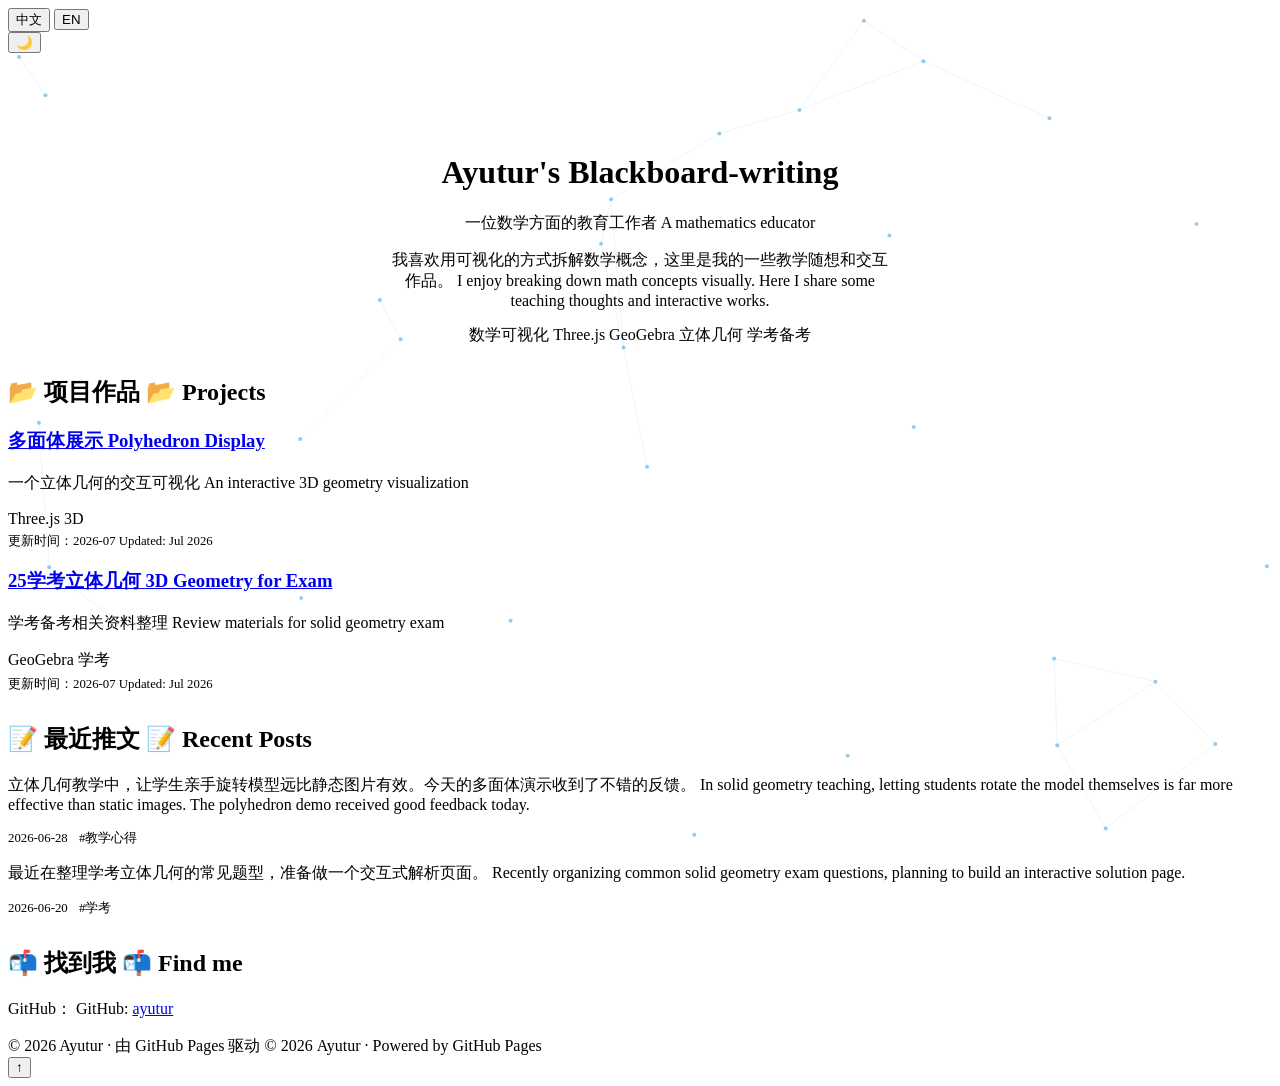
==== index.html @ 68697ff1 "创建主页" ====
<!DOCTYPE html>
<html lang="zh-CN">
<head>
    <meta charset="UTF-8">
    <meta name="viewport" content="width=device-width, initial-scale=1.0">
    <title>Ayutur's Blackboard-writing</title>
    <!-- 引入公共样式 -->
    <link rel="stylesheet" href="style.css">
    <!-- Favicon 可选，可自行准备一个 32x32 的图标放入仓库根目录 -->
    <link rel="icon" href="favicon.ico" type="image/x-icon">
</head>
<body>
    <!-- 几何雨背景 Canvas -->
    <canvas id="geometry-rain"></canvas>

    <!-- 主内容容器，位于 Canvas 上层 -->
    <div class="container">
        <!-- 顶部工具栏：语言切换 + 深色模式 -->
        <div class="toolbar">
            <div class="lang-switch">
                <button id="btnZh" class="btn active" onclick="switchLang('zh')">中文</button>
                <button id="btnEn" class="btn" onclick="switchLang('en')">EN</button>
            </div>
            <div class="theme-switch">
                <button id="themeToggle" class="btn" onclick="toggleTheme()">🌙</button>
            </div>
        </div>

        <!-- ========== 头部标识区 ========== -->
        <header style="text-align: center; margin-bottom: 30px;">
            <!-- 头像，可替换为你的图片，例如 <img src="avatar.png" alt="avatar" class="avatar"> -->
            <div style="width: 80px; height: 80px; border-radius: 50%; background: var(--accent); margin: 0 auto 15px; display: flex; align-items: center; justify-content: center; color: white; font-size: 2em; font-weight: bold;">A</div>
            
            <h1>Ayutur's Blackboard-writing</h1>
            <p class="text-secondary">
                <span class="zh">一位数学方面的教育工作者</span>
                <span class="en">A mathematics educator</span>
            </p>
            <p class="text-secondary" style="max-width: 500px; margin: 10px auto;">
                <span class="zh">我喜欢用可视化的方式拆解数学概念，这里是我的一些教学随想和交互作品。</span>
                <span class="en">I enjoy breaking down math concepts visually. Here I share some teaching thoughts and interactive works.</span>
            </p>
            <!-- 技能标签 -->
            <div style="margin-top: 15px;">
                <span class="tag">数学可视化</span>
                <span class="tag">Three.js</span>
                <span class="tag">GeoGebra</span>
                <span class="tag">立体几何</span>
                <span class="tag">学考备考</span>
            </div>
        </header>

        <!-- ========== 项目作品目录区 ========== -->
        <section>
            <h2>
                <span class="zh">📂 项目作品</span>
                <span class="en">📂 Projects</span>
            </h2>

            <!-- 项目卡片 1：多面体展示 -->
            <div class="card">
                <h3>
                    <a href="https://ayutur.github.io/Ayutur/多面体.html">
                        <span class="zh">多面体展示</span>
                        <span class="en">Polyhedron Display</span>
                    </a>
                </h3>
                <p class="text-secondary">
                    <span class="zh">一个立体几何的交互可视化</span>
                    <span class="en">An interactive 3D geometry visualization</span>
                </p>
                <div>
                    <span class="tag">Three.js</span>
                    <span class="tag">3D</span>
                </div>
                <div class="text-secondary" style="font-size: 0.8em; margin-top: 5px;">
                    <span class="zh">更新时间：2026-07</span>
                    <span class="en">Updated: Jul 2026</span>
                </div>
            </div>

            <!-- 项目卡片 2：25学考立体几何 -->
            <div class="card">
                <h3>
                    <a href="https://ayutur.github.io/Ayutur/25学考立体几何.html">
                        <span class="zh">25学考立体几何</span>
                        <span class="en">3D Geometry for Exam</span>
                    </a>
                </h3>
                <p class="text-secondary">
                    <span class="zh">学考备考相关资料整理</span>
                    <span class="en">Review materials for solid geometry exam</span>
                </p>
                <div>
                    <span class="tag">GeoGebra</span>
                    <span class="tag">学考</span>
                </div>
                <div class="text-secondary" style="font-size: 0.8em; margin-top: 5px;">
                    <span class="zh">更新时间：2026-07</span>
                    <span class="en">Updated: Jul 2026</span>
                </div>
            </div>
        </section>

        <!-- ========== 推文/随想展示区 ========== -->
        <section style="margin-top: 30px;">
            <h2>
                <span class="zh">📝 最近推文</span>
                <span class="en">📝 Recent Posts</span>
            </h2>

            <!-- 示例推文卡片 1 -->
            <div class="card">
                <p>
                    <span class="zh">立体几何教学中，让学生亲手旋转模型远比静态图片有效。今天的多面体演示收到了不错的反馈。</span>
                    <span class="en">In solid geometry teaching, letting students rotate the model themselves is far more effective than static images. The polyhedron demo received good feedback today.</span>
                </p>
                <div class="text-secondary" style="font-size: 0.8em; margin-top: 8px;">
                    2026-06-28
                    <span class="tag" style="margin-left: 8px;">#教学心得</span>
                </div>
            </div>

            <!-- 示例推文卡片 2 -->
            <div class="card">
                <p>
                    <span class="zh">最近在整理学考立体几何的常见题型，准备做一个交互式解析页面。</span>
                    <span class="en">Recently organizing common solid geometry exam questions, planning to build an interactive solution page.</span>
                </p>
                <div class="text-secondary" style="font-size: 0.8em; margin-top: 8px;">
                    2026-06-20
                    <span class="tag" style="margin-left: 8px;">#学考</span>
                </div>
            </div>
        </section>

        <!-- ========== 联系区 ========== -->
        <section style="margin-top: 30px;">
            <h2>
                <span class="zh">📬 找到我</span>
                <span class="en">📬 Find me</span>
            </h2>
            <p>
                <span class="zh">GitHub：</span>
                <span class="en">GitHub: </span>
                <a href="https://github.com/ayutur" target="_blank">ayutur</a>
            </p>
            <!-- 可继续添加邮箱等其他联系方式 -->
        </section>

        <!-- ========== 页脚 ========== -->
        <div class="footer">
            <span class="zh">© 2026 Ayutur · 由 GitHub Pages 驱动</span>
            <span class="en">© 2026 Ayutur · Powered by GitHub Pages</span>
        </div>
    </div>

    <!-- 返回顶部按钮 -->
    <button id="backToTop" class="back-to-top" title="返回顶部">↑</button>

    <!-- ========== JavaScript：语言切换、深色模式、返回顶部、几何雨 ========== -->
    <script>
        // ----- 语言切换 -----
        function switchLang(lang) {
            if (lang === 'en') {
                document.body.classList.add('lang-en');
                document.getElementById('btnEn').classList.add('active');
                document.getElementById('btnZh').classList.remove('active');
            } else {
                document.body.classList.remove('lang-en');
                document.getElementById('btnZh').classList.add('active');
                document.getElementById('btnEn').classList.remove('active');
            }
            // 存储用户偏好
            localStorage.setItem('preferredLang', lang);
        }

        // 初始化语言（默认中文，如果之前存了英文则用英文）
        (function() {
            const savedLang = localStorage.getItem('preferredLang');
            if (savedLang === 'en') {
                switchLang('en');
            }
        })();

        // ----- 深色模式切换 -----
        function toggleTheme() {
            document.body.classList.toggle('dark');
            const isDark = document.body.classList.contains('dark');
            const btn = document.getElementById('themeToggle');
            btn.innerHTML = isDark ? '☀️' : '🌙';
            localStorage.setItem('theme', isDark ? 'dark' : 'light');
        }

        // 初始化主题（跟随系统或存储偏好）
        (function() {
            const savedTheme = localStorage.getItem('theme');
            const prefersDark = window.matchMedia('(prefers-color-scheme: dark)').matches;
            if (savedTheme === 'dark' || (!savedTheme && prefersDark)) {
                document.body.classList.add('dark');
                document.getElementById('themeToggle').innerHTML = '☀️';
            }
        })();

        // ----- 返回顶部按钮 -----
        (function() {
            const btn = document.getElementById('backToTop');
            window.addEventListener('scroll', function() {
                if (window.scrollY > 300) {
                    btn.classList.add('show');
                } else {
                    btn.classList.remove('show');
                }
            });
            btn.addEventListener('click', function() {
                window.scrollTo({ top: 0, behavior: 'smooth' });
            });
        })();

        // ----- 几何雨背景动画 -----
        (function() {
            const canvas = document.getElementById('geometry-rain');
            const ctx = canvas.getContext('2d');
            const POINT_COUNT = 30;
            let points = [];
            let animationId;

            function resize() {
                canvas.width = window.innerWidth;
                canvas.height = window.innerHeight;
            }
            window.addEventListener('resize', resize);
            resize();

            function initPoints() {
                points = [];
                for (let i = 0; i < POINT_COUNT; i++) {
                    points.push({
                        x: Math.random() * canvas.width,
                        y: Math.random() * canvas.height,
                        vx: (Math.random() - 0.5) * 0.5,
                        vy: (Math.random() - 0.5) * 0.5,
                    });
                }
            }
            initPoints();
            window.addEventListener('resize', initPoints);

            function getThemeColor() {
                const style = getComputedStyle(document.body);
                const accent = style.getPropertyValue('--accent').trim() || '#3498db';
                const isDark = document.body.classList.contains('dark');
                return isDark ? 'rgba(93, 173, 226, 0.3)' : 'rgba(52, 152, 219, 0.2)';
            }

            function draw() {
                ctx.clearRect(0, 0, canvas.width, canvas.height);

                const margin = 80;
                for (let p of points) {
                    // 边缘拉力
                    if (p.x < margin) p.vx += 0.02;
                    if (p.x > canvas.width - margin) p.vx -= 0.02;
                    if (p.y < margin) p.vy += 0.02;
                    if (p.y > canvas.height - margin) p.vy -= 0.02;

                    p.vx = Math.max(-1, Math.min(1, p.vx));
                    p.vy = Math.max(-1, Math.min(1, p.vy));

                    p.x += p.vx;
                    p.y += p.vy;

                    if (p.x < 0 || p.x > canvas.width) p.vx *= -1;
                    if (p.y < 0 || p.y > canvas.height) p.vy *= -1;
                }

                const lineColor = getThemeColor();
                for (let i = 0; i < points.length; i++) {
                    for (let j = i + 1; j < points.length; j++) {
                        const dx = points[i].x - points[j].x;
                        const dy = points[i].y - points[j].y;
                        const dist = Math.sqrt(dx * dx + dy * dy);
                        if (dist < 150) {
                            ctx.beginPath();
                            ctx.moveTo(points[i].x, points[i].y);
                            ctx.lineTo(points[j].x, points[j].y);
                            ctx.strokeStyle = lineColor;
                            ctx.lineWidth = 0.5;
                            ctx.stroke();
                        }
                    }
                }

                ctx.fillStyle = getThemeColor().replace('0.2', '0.5');
                for (let p of points) {
                    ctx.beginPath();
                    ctx.arc(p.x, p.y, 2, 0, Math.PI * 2);
                    ctx.fill();
                }

                animationId = requestAnimationFrame(draw);
            }

            document.addEventListener('visibilitychange', () => {
                if (document.hidden) {
                    cancelAnimationFrame(animationId);
                } else {
                    draw();
                }
            });

            draw();
        })();
    </script>
</body>
</html>
---- style.css ----
/* 几何雨背景 Canvas */
#geometry-rain {
    position: fixed;
    top: 0;
    left: 0;
    width: 100%;
    height: 100%;
    z-index: 0;           /* 放在最底层 */
    pointer-events: none; /* 让鼠标穿透，不影响点击 */
}

/* 确保内容容器在 Canvas 上层 */
.container {
    position: relative;
    z-index: 1;
}

/* 卡片等也设置背景，防止透明露出 Canvas 过于杂乱 */
body {
    background: var(--bg); /* 保持页面背景色 */
}
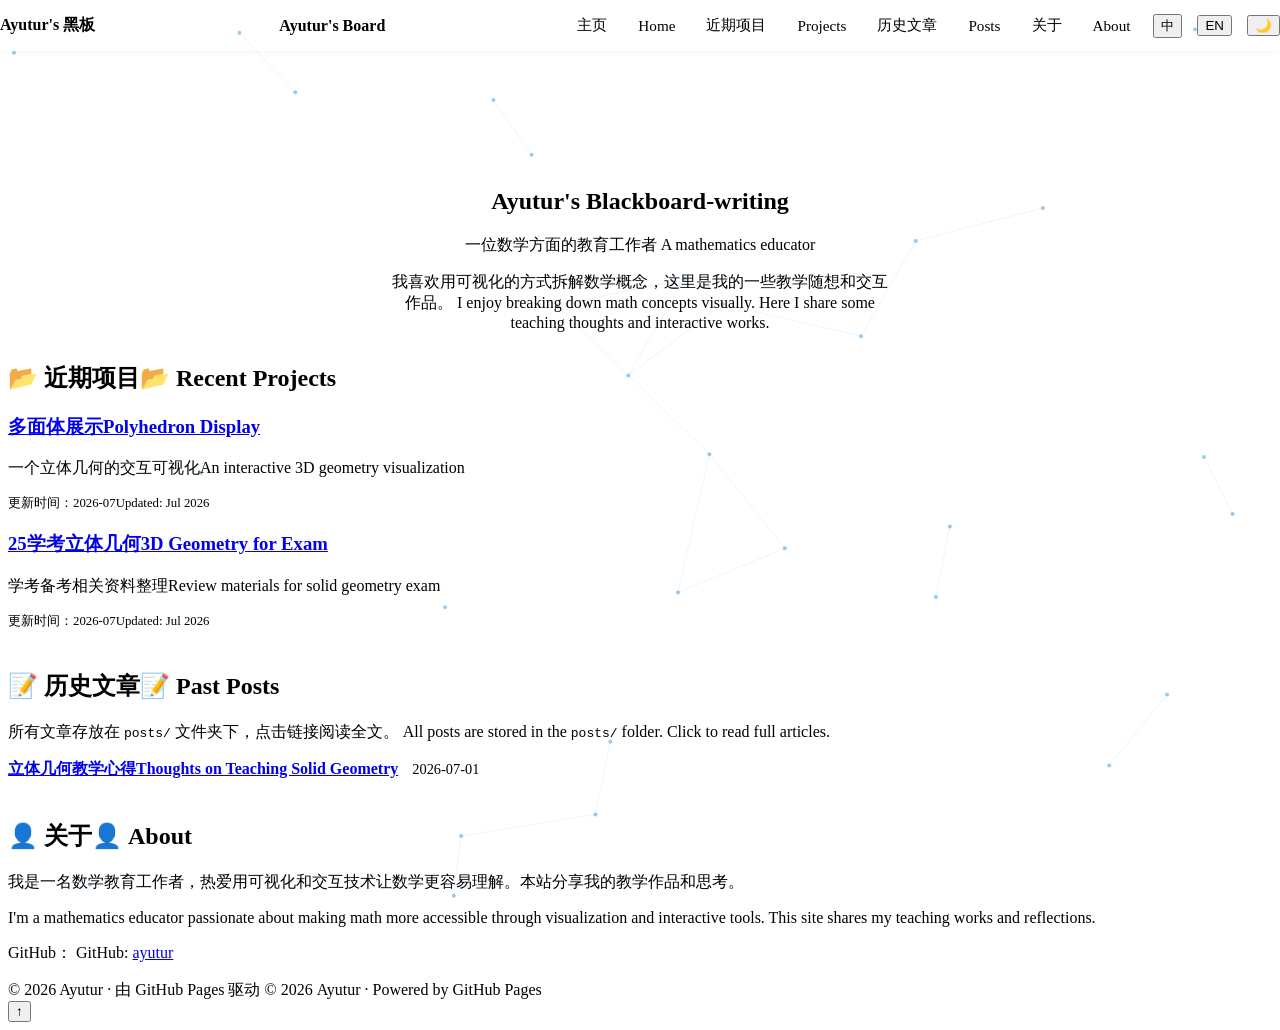
==== commit 8d0eb38f: "添加主页目录栏" ====
--- a/index.html
+++ b/index.html
@@ -4,163 +4,103 @@
     <meta charset="UTF-8">
     <meta name="viewport" content="width=device-width, initial-scale=1.0">
     <title>Ayutur's Blackboard-writing</title>
-    <!-- 引入公共样式 -->
     <link rel="stylesheet" href="style.css">
-    <!-- Favicon 可选，可自行准备一个 32x32 的图标放入仓库根目录 -->
     <link rel="icon" href="favicon.ico" type="image/x-icon">
 </head>
 <body>
-    <!-- 几何雨背景 Canvas -->
     <canvas id="geometry-rain"></canvas>
 
-    <!-- 主内容容器，位于 Canvas 上层 -->
-    <div class="container">
-        <!-- 顶部工具栏：语言切换 + 深色模式 -->
-        <div class="toolbar">
-            <div class="lang-switch">
-                <button id="btnZh" class="btn active" onclick="switchLang('zh')">中文</button>
+    <!-- 固定导航栏 -->
+    <nav class="navbar">
+        <div class="container" style="display: flex; justify-content: space-between; align-items: center;">
+            <span class="zh"><strong>Ayutur's 黑板</strong></span>
+            <span class="en"><strong>Ayutur's Board</strong></span>
+            <div style="display: flex; gap: 15px; align-items: center;">
+                <a href="#home" class="zh">主页</a>
+                <a href="#home" class="en">Home</a>
+                <a href="#projects" class="zh">近期项目</a>
+                <a href="#projects" class="en">Projects</a>
+                <a href="#posts" class="zh">历史文章</a>
+                <a href="#posts" class="en">Posts</a>
+                <a href="#about" class="zh">关于</a>
+                <a href="#about" class="en">About</a>
+                <button id="btnZh" class="btn active" onclick="switchLang('zh')">中</button>
                 <button id="btnEn" class="btn" onclick="switchLang('en')">EN</button>
-            </div>
-            <div class="theme-switch">
                 <button id="themeToggle" class="btn" onclick="toggleTheme()">🌙</button>
             </div>
         </div>
-
-        <!-- ========== 头部标识区 ========== -->
-        <header style="text-align: center; margin-bottom: 30px;">
-            <!-- 头像，可替换为你的图片，例如 <img src="avatar.png" alt="avatar" class="avatar"> -->
-            <div style="width: 80px; height: 80px; border-radius: 50%; background: var(--accent); margin: 0 auto 15px; display: flex; align-items: center; justify-content: center; color: white; font-size: 2em; font-weight: bold;">A</div>
-            
-            <h1>Ayutur's Blackboard-writing</h1>
+    </nav>
+
+    <div class="container" style="padding-top: 80px;">
+        <!-- 主页区域 -->
+        <section id="home">
+            <div style="text-align: center; margin-bottom: 30px;">
+                <div style="width: 80px; height: 80px; border-radius: 50%; background: var(--accent); margin: 0 auto 15px; display: flex; align-items: center; justify-content: center; color: white; font-size: 2em;">A</div>
+                <h1>Ayutur's Blackboard-writing</h1>
+                <p class="text-secondary">
+                    <span class="zh">一位数学方面的教育工作者</span>
+                    <span class="en">A mathematics educator</span>
+                </p>
+                <p class="text-secondary" style="max-width: 500px; margin: 10px auto;">
+                    <span class="zh">我喜欢用可视化的方式拆解数学概念，这里是我的一些教学随想和交互作品。</span>
+                    <span class="en">I enjoy breaking down math concepts visually. Here I share some teaching thoughts and interactive works.</span>
+                </p>
+            </div>
+        </section>
+
+        <!-- 近期项目 -->
+        <section id="projects">
+            <h2><span class="zh">📂 近期项目</span><span class="en">📂 Recent Projects</span></h2>
+            <div class="card">
+                <h3><a href="https://ayutur.github.io/Ayutur/多面体.html"><span class="zh">多面体展示</span><span class="en">Polyhedron Display</span></a></h3>
+                <p class="text-secondary"><span class="zh">一个立体几何的交互可视化</span><span class="en">An interactive 3D geometry visualization</span></p>
+                <div class="text-secondary" style="font-size: 0.8em;"><span class="zh">更新时间：2026-07</span><span class="en">Updated: Jul 2026</span></div>
+            </div>
+            <div class="card">
+                <h3><a href="https://ayutur.github.io/Ayutur/25学考立体几何.html"><span class="zh">25学考立体几何</span><span class="en">3D Geometry for Exam</span></a></h3>
+                <p class="text-secondary"><span class="zh">学考备考相关资料整理</span><span class="en">Review materials for solid geometry exam</span></p>
+                <div class="text-secondary" style="font-size: 0.8em;"><span class="zh">更新时间：2026-07</span><span class="en">Updated: Jul 2026</span></div>
+            </div>
+        </section>
+
+        <!-- 历史文章 -->
+        <section id="posts" style="margin-top: 40px;">
+            <h2><span class="zh">📝 历史文章</span><span class="en">📝 Past Posts</span></h2>
             <p class="text-secondary">
-                <span class="zh">一位数学方面的教育工作者</span>
-                <span class="en">A mathematics educator</span>
+                <span class="zh">所有文章存放在 <code>posts/</code> 文件夹下，点击链接阅读全文。</span>
+                <span class="en">All posts are stored in the <code>posts/</code> folder. Click to read full articles.</span>
             </p>
-            <p class="text-secondary" style="max-width: 500px; margin: 10px auto;">
-                <span class="zh">我喜欢用可视化的方式拆解数学概念，这里是我的一些教学随想和交互作品。</span>
-                <span class="en">I enjoy breaking down math concepts visually. Here I share some teaching thoughts and interactive works.</span>
-            </p>
-            <!-- 技能标签 -->
-            <div style="margin-top: 15px;">
-                <span class="tag">数学可视化</span>
-                <span class="tag">Three.js</span>
-                <span class="tag">GeoGebra</span>
-                <span class="tag">立体几何</span>
-                <span class="tag">学考备考</span>
-            </div>
-        </header>
-
-        <!-- ========== 项目作品目录区 ========== -->
-        <section>
-            <h2>
-                <span class="zh">📂 项目作品</span>
-                <span class="en">📂 Projects</span>
-            </h2>
-
-            <!-- 项目卡片 1：多面体展示 -->
-            <div class="card">
-                <h3>
-                    <a href="https://ayutur.github.io/Ayutur/多面体.html">
-                        <span class="zh">多面体展示</span>
-                        <span class="en">Polyhedron Display</span>
-                    </a>
-                </h3>
-                <p class="text-secondary">
-                    <span class="zh">一个立体几何的交互可视化</span>
-                    <span class="en">An interactive 3D geometry visualization</span>
-                </p>
-                <div>
-                    <span class="tag">Three.js</span>
-                    <span class="tag">3D</span>
-                </div>
-                <div class="text-secondary" style="font-size: 0.8em; margin-top: 5px;">
-                    <span class="zh">更新时间：2026-07</span>
-                    <span class="en">Updated: Jul 2026</span>
-                </div>
-            </div>
-
-            <!-- 项目卡片 2：25学考立体几何 -->
-            <div class="card">
-                <h3>
-                    <a href="https://ayutur.github.io/Ayutur/25学考立体几何.html">
-                        <span class="zh">25学考立体几何</span>
-                        <span class="en">3D Geometry for Exam</span>
-                    </a>
-                </h3>
-                <p class="text-secondary">
-                    <span class="zh">学考备考相关资料整理</span>
-                    <span class="en">Review materials for solid geometry exam</span>
-                </p>
-                <div>
-                    <span class="tag">GeoGebra</span>
-                    <span class="tag">学考</span>
-                </div>
-                <div class="text-secondary" style="font-size: 0.8em; margin-top: 5px;">
-                    <span class="zh">更新时间：2026-07</span>
-                    <span class="en">Updated: Jul 2026</span>
-                </div>
-            </div>
-        </section>
-
-        <!-- ========== 推文/随想展示区 ========== -->
-        <section style="margin-top: 30px;">
-            <h2>
-                <span class="zh">📝 最近推文</span>
-                <span class="en">📝 Recent Posts</span>
-            </h2>
-
-            <!-- 示例推文卡片 1 -->
-            <div class="card">
-                <p>
-                    <span class="zh">立体几何教学中，让学生亲手旋转模型远比静态图片有效。今天的多面体演示收到了不错的反馈。</span>
-                    <span class="en">In solid geometry teaching, letting students rotate the model themselves is far more effective than static images. The polyhedron demo received good feedback today.</span>
-                </p>
-                <div class="text-secondary" style="font-size: 0.8em; margin-top: 8px;">
-                    2026-06-28
-                    <span class="tag" style="margin-left: 8px;">#教学心得</span>
-                </div>
-            </div>
-
-            <!-- 示例推文卡片 2 -->
-            <div class="card">
-                <p>
-                    <span class="zh">最近在整理学考立体几何的常见题型，准备做一个交互式解析页面。</span>
-                    <span class="en">Recently organizing common solid geometry exam questions, planning to build an interactive solution page.</span>
-                </p>
-                <div class="text-secondary" style="font-size: 0.8em; margin-top: 8px;">
-                    2026-06-20
-                    <span class="tag" style="margin-left: 8px;">#学考</span>
-                </div>
-            </div>
-        </section>
-
-        <!-- ========== 联系区 ========== -->
-        <section style="margin-top: 30px;">
-            <h2>
-                <span class="zh">📬 找到我</span>
-                <span class="en">📬 Find me</span>
-            </h2>
+            <ul style="list-style: none; padding: 0;">
+                <li class="card">
+                    <strong><a href="posts/2026-07-01-立体几何教学心得.html"><span class="zh">立体几何教学心得</span><span class="en">Thoughts on Teaching Solid Geometry</span></a></strong>
+                    <span class="text-secondary" style="margin-left: 10px; font-size: 0.9em;">2026-07-01</span>
+                </li>
+                <!-- 以后有新文章，复制上面 <li> 修改即可 -->
+            </ul>
+        </section>
+
+        <!-- 关于个人 -->
+        <section id="about" style="margin-top: 40px;">
+            <h2><span class="zh">👤 关于</span><span class="en">👤 About</span></h2>
+            <p class="zh">我是一名数学教育工作者，热爱用可视化和交互技术让数学更容易理解。本站分享我的教学作品和思考。</p>
+            <p class="en">I'm a mathematics educator passionate about making math more accessible through visualization and interactive tools. This site shares my teaching works and reflections.</p>
             <p>
                 <span class="zh">GitHub：</span>
                 <span class="en">GitHub: </span>
                 <a href="https://github.com/ayutur" target="_blank">ayutur</a>
             </p>
-            <!-- 可继续添加邮箱等其他联系方式 -->
-        </section>
-
-        <!-- ========== 页脚 ========== -->
+        </section>
+
         <div class="footer">
             <span class="zh">© 2026 Ayutur · 由 GitHub Pages 驱动</span>
             <span class="en">© 2026 Ayutur · Powered by GitHub Pages</span>
         </div>
     </div>
 
-    <!-- 返回顶部按钮 -->
-    <button id="backToTop" class="back-to-top" title="返回顶部">↑</button>
-
-    <!-- ========== JavaScript：语言切换、深色模式、返回顶部、几何雨 ========== -->
+    <button id="backToTop" class="back-to-top">↑</button>
+
     <script>
-        // ----- 语言切换 -----
+        // 语言切换
         function switchLang(lang) {
             if (lang === 'en') {
                 document.body.classList.add('lang-en');
@@ -171,144 +111,89 @@
                 document.getElementById('btnZh').classList.add('active');
                 document.getElementById('btnEn').classList.remove('active');
             }
-            // 存储用户偏好
             localStorage.setItem('preferredLang', lang);
         }
-
-        // 初始化语言（默认中文，如果之前存了英文则用英文）
         (function() {
-            const savedLang = localStorage.getItem('preferredLang');
-            if (savedLang === 'en') {
-                switchLang('en');
-            }
+            const saved = localStorage.getItem('preferredLang');
+            if (saved === 'en') switchLang('en');
         })();
 
-        // ----- 深色模式切换 -----
+        // 深色模式
         function toggleTheme() {
             document.body.classList.toggle('dark');
             const isDark = document.body.classList.contains('dark');
-            const btn = document.getElementById('themeToggle');
-            btn.innerHTML = isDark ? '☀️' : '🌙';
+            document.getElementById('themeToggle').innerHTML = isDark ? '☀️' : '🌙';
             localStorage.setItem('theme', isDark ? 'dark' : 'light');
         }
-
-        // 初始化主题（跟随系统或存储偏好）
         (function() {
-            const savedTheme = localStorage.getItem('theme');
-            const prefersDark = window.matchMedia('(prefers-color-scheme: dark)').matches;
-            if (savedTheme === 'dark' || (!savedTheme && prefersDark)) {
+            const saved = localStorage.getItem('theme');
+            const prefers = window.matchMedia('(prefers-color-scheme: dark)').matches;
+            if (saved === 'dark' || (!saved && prefers)) {
                 document.body.classList.add('dark');
                 document.getElementById('themeToggle').innerHTML = '☀️';
             }
         })();
 
-        // ----- 返回顶部按钮 -----
-        (function() {
-            const btn = document.getElementById('backToTop');
-            window.addEventListener('scroll', function() {
-                if (window.scrollY > 300) {
-                    btn.classList.add('show');
-                } else {
-                    btn.classList.remove('show');
-                }
-            });
-            btn.addEventListener('click', function() {
-                window.scrollTo({ top: 0, behavior: 'smooth' });
-            });
-        })();
-
-        // ----- 几何雨背景动画 -----
+        // 返回顶部
+        const backBtn = document.getElementById('backToTop');
+        window.addEventListener('scroll', () => {
+            backBtn.classList.toggle('show', window.scrollY > 300);
+        });
+        backBtn.addEventListener('click', () => window.scrollTo({ top: 0, behavior: 'smooth' }));
+
+        // 几何雨 (和之前一样，略)
         (function() {
             const canvas = document.getElementById('geometry-rain');
             const ctx = canvas.getContext('2d');
             const POINT_COUNT = 30;
             let points = [];
             let animationId;
-
-            function resize() {
-                canvas.width = window.innerWidth;
-                canvas.height = window.innerHeight;
-            }
-            window.addEventListener('resize', resize);
-            resize();
-
+            function resize() { canvas.width = window.innerWidth; canvas.height = window.innerHeight; }
+            window.addEventListener('resize', resize); resize();
             function initPoints() {
                 points = [];
                 for (let i = 0; i < POINT_COUNT; i++) {
-                    points.push({
-                        x: Math.random() * canvas.width,
-                        y: Math.random() * canvas.height,
-                        vx: (Math.random() - 0.5) * 0.5,
-                        vy: (Math.random() - 0.5) * 0.5,
-                    });
+                    points.push({ x: Math.random() * canvas.width, y: Math.random() * canvas.height, vx: (Math.random() - 0.5) * 0.5, vy: (Math.random() - 0.5) * 0.5 });
                 }
             }
-            initPoints();
-            window.addEventListener('resize', initPoints);
-
+            initPoints(); window.addEventListener('resize', initPoints);
             function getThemeColor() {
-                const style = getComputedStyle(document.body);
-                const accent = style.getPropertyValue('--accent').trim() || '#3498db';
                 const isDark = document.body.classList.contains('dark');
-                return isDark ? 'rgba(93, 173, 226, 0.3)' : 'rgba(52, 152, 219, 0.2)';
-            }
-
+                return isDark ? 'rgba(93,173,226,0.3)' : 'rgba(52,152,219,0.2)';
+            }
             function draw() {
                 ctx.clearRect(0, 0, canvas.width, canvas.height);
-
                 const margin = 80;
                 for (let p of points) {
-                    // 边缘拉力
                     if (p.x < margin) p.vx += 0.02;
                     if (p.x > canvas.width - margin) p.vx -= 0.02;
                     if (p.y < margin) p.vy += 0.02;
                     if (p.y > canvas.height - margin) p.vy -= 0.02;
-
                     p.vx = Math.max(-1, Math.min(1, p.vx));
                     p.vy = Math.max(-1, Math.min(1, p.vy));
-
-                    p.x += p.vx;
-                    p.y += p.vy;
-
+                    p.x += p.vx; p.y += p.vy;
                     if (p.x < 0 || p.x > canvas.width) p.vx *= -1;
                     if (p.y < 0 || p.y > canvas.height) p.vy *= -1;
                 }
-
                 const lineColor = getThemeColor();
                 for (let i = 0; i < points.length; i++) {
                     for (let j = i + 1; j < points.length; j++) {
                         const dx = points[i].x - points[j].x;
                         const dy = points[i].y - points[j].y;
-                        const dist = Math.sqrt(dx * dx + dy * dy);
+                        const dist = Math.sqrt(dx*dx+dy*dy);
                         if (dist < 150) {
-                            ctx.beginPath();
-                            ctx.moveTo(points[i].x, points[i].y);
-                            ctx.lineTo(points[j].x, points[j].y);
-                            ctx.strokeStyle = lineColor;
-                            ctx.lineWidth = 0.5;
-                            ctx.stroke();
+                            ctx.beginPath(); ctx.moveTo(points[i].x, points[i].y); ctx.lineTo(points[j].x, points[j].y);
+                            ctx.strokeStyle = lineColor; ctx.lineWidth = 0.5; ctx.stroke();
                         }
                     }
                 }
-
                 ctx.fillStyle = getThemeColor().replace('0.2', '0.5');
-                for (let p of points) {
-                    ctx.beginPath();
-                    ctx.arc(p.x, p.y, 2, 0, Math.PI * 2);
-                    ctx.fill();
-                }
-
+                for (let p of points) { ctx.beginPath(); ctx.arc(p.x, p.y, 2, 0, Math.PI*2); ctx.fill(); }
                 animationId = requestAnimationFrame(draw);
             }
-
             document.addEventListener('visibilitychange', () => {
-                if (document.hidden) {
-                    cancelAnimationFrame(animationId);
-                } else {
-                    draw();
-                }
+                if (document.hidden) cancelAnimationFrame(animationId); else draw();
             });
-
             draw();
         })();
     </script>
--- a/style.css
+++ b/style.css
@@ -18,4 +18,30 @@
 /* 卡片等也设置背景，防止透明露出 Canvas 过于杂乱 */
 body {
     background: var(--bg); /* 保持页面背景色 */
+}
+
+/* 固定导航栏 */
+.navbar {
+    position: fixed;
+    top: 0;
+    left: 0;
+    right: 0;
+    background: var(--surface);
+    border-bottom: 1px solid var(--border);
+    z-index: 10;
+    padding: 10px 0;
+    box-shadow: 0 1px 5px rgba(0,0,0,0.05);
+}
+
+.navbar a {
+    font-size: 0.95em;
+    color: var(--text);
+    text-decoration: none;
+    padding: 5px 8px;
+    border-radius: 4px;
+    transition: background 0.2s;
+}
+
+.navbar a:hover {
+    background: var(--border);
 }
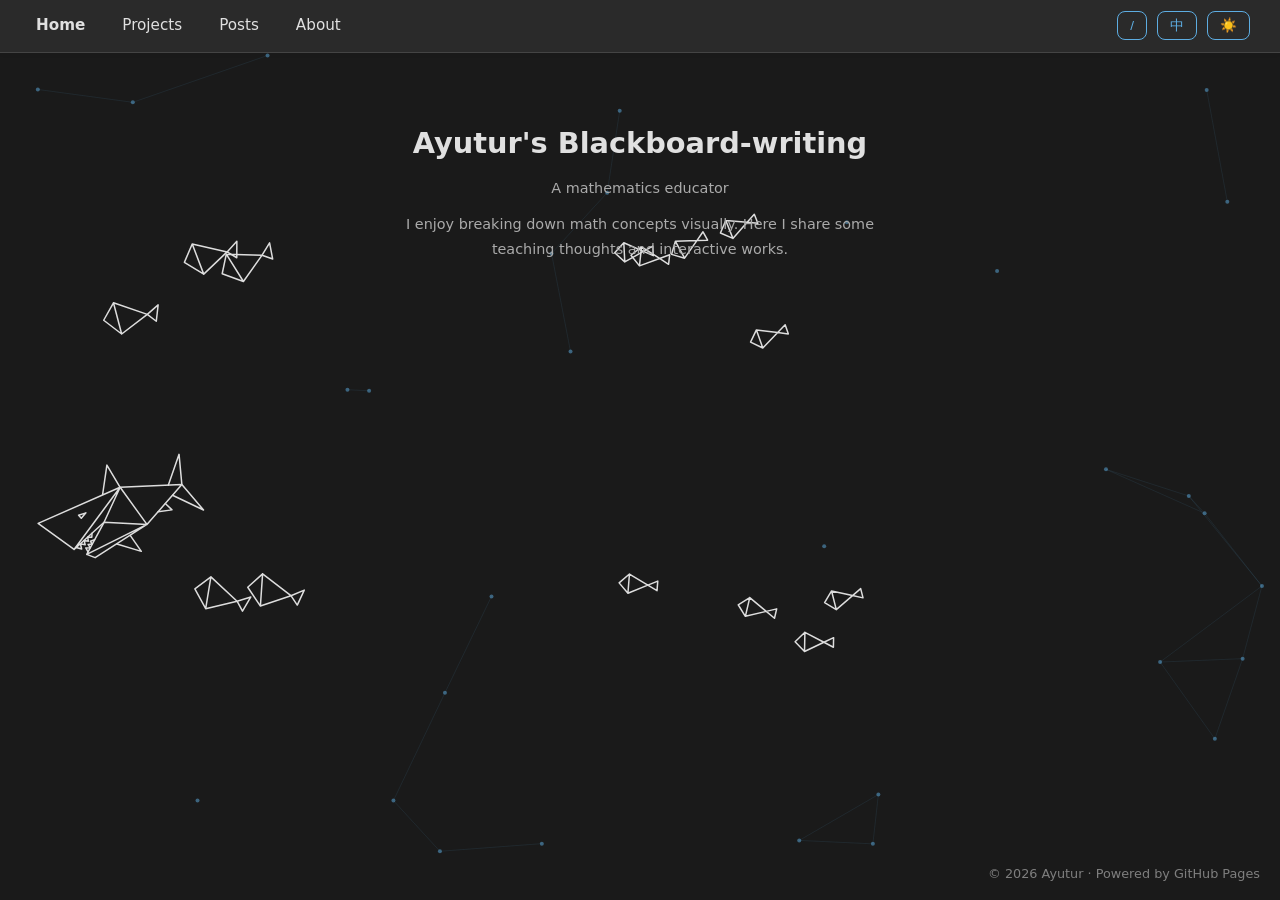
==== commit e4afd286: "鱼群生态初步建立" ====
--- a/index.html
+++ b/index.html
@@ -1,5 +1,5 @@
 <!DOCTYPE html>
-<html lang="zh-CN">
+<html lang="en">
 <head>
     <meta charset="UTF-8">
     <meta name="viewport" content="width=device-width, initial-scale=1.0">
@@ -7,159 +7,165 @@
     <link rel="stylesheet" href="style.css">
     <link rel="icon" href="favicon.ico" type="image/x-icon">
 </head>
-<body>
+<body class="lang-en">
     <canvas id="geometry-rain"></canvas>
-
-    <!-- 固定导航栏 -->
+    <canvas id="fish-canvas"></canvas>
+
     <nav class="navbar">
-        <div class="container" style="display: flex; justify-content: space-between; align-items: center;">
-            <span class="zh"><strong>Ayutur's 黑板</strong></span>
-            <span class="en"><strong>Ayutur's Board</strong></span>
-            <div style="display: flex; gap: 15px; align-items: center;">
-                <a href="#home" class="zh">主页</a>
-                <a href="#home" class="en">Home</a>
-                <a href="#projects" class="zh">近期项目</a>
-                <a href="#projects" class="en">Projects</a>
-                <a href="#posts" class="zh">历史文章</a>
-                <a href="#posts" class="en">Posts</a>
-                <a href="#about" class="zh">关于</a>
-                <a href="#about" class="en">About</a>
-                <button id="btnZh" class="btn active" onclick="switchLang('zh')">中</button>
-                <button id="btnEn" class="btn" onclick="switchLang('en')">EN</button>
+        <div class="container nav-container">
+            <div class="nav-left">
+                <a href="#home" class="nav-link active-nav" data-panel="home">Home</a>
+                <a href="#projects" class="nav-link" data-panel="projects">Projects</a>
+                <a href="#posts" class="nav-link" data-panel="posts">Posts</a>
+                <a href="#about" class="nav-link" data-panel="about">About</a>
+            </div>
+            <div class="nav-right">
+                <button id="debugToggle" class="btn" title="Fish debug mode: / (clean), - (basic), = (detailed)">/</button>
+                <button id="langToggle" class="btn" onclick="switchLang()">中</button>
                 <button id="themeToggle" class="btn" onclick="toggleTheme()">🌙</button>
             </div>
         </div>
     </nav>
 
-    <div class="container" style="padding-top: 80px;">
-        <!-- 主页区域 -->
-        <section id="home">
-            <div style="text-align: center; margin-bottom: 30px;">
-                <div style="width: 80px; height: 80px; border-radius: 50%; background: var(--accent); margin: 0 auto 15px; display: flex; align-items: center; justify-content: center; color: white; font-size: 2em;">A</div>
-                <h1>Ayutur's Blackboard-writing</h1>
-                <p class="text-secondary">
-                    <span class="zh">一位数学方面的教育工作者</span>
-                    <span class="en">A mathematics educator</span>
-                </p>
-                <p class="text-secondary" style="max-width: 500px; margin: 10px auto;">
-                    <span class="zh">我喜欢用可视化的方式拆解数学概念，这里是我的一些教学随想和交互作品。</span>
-                    <span class="en">I enjoy breaking down math concepts visually. Here I share some teaching thoughts and interactive works.</span>
-                </p>
-            </div>
-        </section>
-
-        <!-- 近期项目 -->
-        <section id="projects">
+    <div class="container main-container">
+        <div class="header-area" style="padding-top: 30px;">
+            <h1>Ayutur's Blackboard-writing</h1>
+            <p class="text-secondary">
+                <span class="zh">一位数学方面的教育工作者</span>
+                <span class="en">A mathematics educator</span>
+            </p>
+            <p class="text-secondary intro-text">
+                <span class="zh">我喜欢用可视化的方式拆解数学概念，这里是我的一些教学随想和交互作品。</span>
+                <span class="en">I enjoy breaking down math concepts visually. Here I share some teaching thoughts and interactive works.</span>
+            </p>
+        </div>
+
+        <div id="panel-home" class="content-panel active"></div>
+        <div id="panel-projects" class="content-panel">
             <h2><span class="zh">📂 近期项目</span><span class="en">📂 Recent Projects</span></h2>
             <div class="card">
                 <h3><a href="https://ayutur.github.io/Ayutur/多面体.html"><span class="zh">多面体展示</span><span class="en">Polyhedron Display</span></a></h3>
                 <p class="text-secondary"><span class="zh">一个立体几何的交互可视化</span><span class="en">An interactive 3D geometry visualization</span></p>
-                <div class="text-secondary" style="font-size: 0.8em;"><span class="zh">更新时间：2026-07</span><span class="en">Updated: Jul 2026</span></div>
             </div>
             <div class="card">
                 <h3><a href="https://ayutur.github.io/Ayutur/25学考立体几何.html"><span class="zh">25学考立体几何</span><span class="en">3D Geometry for Exam</span></a></h3>
                 <p class="text-secondary"><span class="zh">学考备考相关资料整理</span><span class="en">Review materials for solid geometry exam</span></p>
-                <div class="text-secondary" style="font-size: 0.8em;"><span class="zh">更新时间：2026-07</span><span class="en">Updated: Jul 2026</span></div>
             </div>
-        </section>
-
-        <!-- 历史文章 -->
-        <section id="posts" style="margin-top: 40px;">
+        </div>
+        <div id="panel-posts" class="content-panel">
             <h2><span class="zh">📝 历史文章</span><span class="en">📝 Past Posts</span></h2>
-            <p class="text-secondary">
-                <span class="zh">所有文章存放在 <code>posts/</code> 文件夹下，点击链接阅读全文。</span>
-                <span class="en">All posts are stored in the <code>posts/</code> folder. Click to read full articles.</span>
-            </p>
-            <ul style="list-style: none; padding: 0;">
+            <p class="text-secondary"><span class="zh">所有文章存放在 <code>posts/</code> 文件夹下。</span><span class="en">All posts in <code>posts/</code> folder.</span></p>
+            <ul class="post-list">
                 <li class="card">
                     <strong><a href="posts/2026-07-01-立体几何教学心得.html"><span class="zh">立体几何教学心得</span><span class="en">Thoughts on Teaching Solid Geometry</span></a></strong>
-                    <span class="text-secondary" style="margin-left: 10px; font-size: 0.9em;">2026-07-01</span>
+                    <span class="text-secondary">2026-07-01</span>
                 </li>
-                <!-- 以后有新文章，复制上面 <li> 修改即可 -->
             </ul>
-        </section>
-
-        <!-- 关于个人 -->
-        <section id="about" style="margin-top: 40px;">
+        </div>
+        <div id="panel-about" class="content-panel">
             <h2><span class="zh">👤 关于</span><span class="en">👤 About</span></h2>
             <p class="zh">我是一名数学教育工作者，热爱用可视化和交互技术让数学更容易理解。本站分享我的教学作品和思考。</p>
-            <p class="en">I'm a mathematics educator passionate about making math more accessible through visualization and interactive tools. This site shares my teaching works and reflections.</p>
-            <p>
-                <span class="zh">GitHub：</span>
-                <span class="en">GitHub: </span>
-                <a href="https://github.com/ayutur" target="_blank">ayutur</a>
-            </p>
-        </section>
-
-        <div class="footer">
-            <span class="zh">© 2026 Ayutur · 由 GitHub Pages 驱动</span>
-            <span class="en">© 2026 Ayutur · Powered by GitHub Pages</span>
+            <p class="en">I'm a mathematics educator passionate about making math more accessible through visualization and interactive tools.</p>
+            <p><span class="zh">GitHub：</span><span class="en">GitHub: </span><a href="https://github.com/ayutur" target="_blank">ayutur</a></p>
         </div>
     </div>
 
+    <footer class="footer-fixed">
+        <span class="zh">© 2026 Ayutur · Powered by GitHub Pages</span>
+        <span class="en">© 2026 Ayutur · Powered by GitHub Pages</span>
+    </footer>
+
     <button id="backToTop" class="back-to-top">↑</button>
 
+    <!-- ==================== 原有功能脚本 ==================== -->
     <script>
         // 语言切换
-        function switchLang(lang) {
-            if (lang === 'en') {
-                document.body.classList.add('lang-en');
-                document.getElementById('btnEn').classList.add('active');
-                document.getElementById('btnZh').classList.remove('active');
+        function switchLang() {
+            const body = document.body;
+            if (body.classList.contains('lang-en')) {
+                body.classList.remove('lang-en');
+                document.getElementById('langToggle').textContent = 'En';
+                localStorage.setItem('preferredLang', 'zh');
             } else {
+                body.classList.add('lang-en');
+                document.getElementById('langToggle').textContent = '中';
+                localStorage.setItem('preferredLang', 'en');
+            }
+        }
+        (() => {
+            const saved = localStorage.getItem('preferredLang');
+            if (saved === 'zh') {
                 document.body.classList.remove('lang-en');
-                document.getElementById('btnZh').classList.add('active');
-                document.getElementById('btnEn').classList.remove('active');
-            }
-            localStorage.setItem('preferredLang', lang);
-        }
-        (function() {
-            const saved = localStorage.getItem('preferredLang');
-            if (saved === 'en') switchLang('en');
+                document.getElementById('langToggle').textContent = 'En';
+            }
         })();
 
-        // 深色模式
+        // 主题切换
         function toggleTheme() {
             document.body.classList.toggle('dark');
             const isDark = document.body.classList.contains('dark');
             document.getElementById('themeToggle').innerHTML = isDark ? '☀️' : '🌙';
             localStorage.setItem('theme', isDark ? 'dark' : 'light');
         }
-        (function() {
+        (() => {
             const saved = localStorage.getItem('theme');
-            const prefers = window.matchMedia('(prefers-color-scheme: dark)').matches;
-            if (saved === 'dark' || (!saved && prefers)) {
+            if (saved === 'dark') {
                 document.body.classList.add('dark');
                 document.getElementById('themeToggle').innerHTML = '☀️';
+            } else if (saved === 'light') {
+                document.body.classList.remove('dark');
+                document.getElementById('themeToggle').innerHTML = '🌙';
+            } else {
+                const hour = new Date().getHours();
+                const isNight = hour < 6 || hour >= 18;
+                if (isNight) {
+                    document.body.classList.add('dark');
+                    document.getElementById('themeToggle').innerHTML = '☀️';
+                } else {
+                    document.body.classList.remove('dark');
+                    document.getElementById('themeToggle').innerHTML = '🌙';
+                }
             }
         })();
+
+        // 导航面板
+        document.querySelectorAll('.nav-link').forEach(link => {
+            link.addEventListener('click', function(e) {
+                e.preventDefault();
+                document.querySelectorAll('.nav-link').forEach(l => l.classList.remove('active-nav'));
+                this.classList.add('active-nav');
+                document.querySelectorAll('.content-panel').forEach(p => p.classList.remove('active'));
+                document.getElementById('panel-' + this.dataset.panel).classList.add('active');
+            });
+        });
 
         // 返回顶部
         const backBtn = document.getElementById('backToTop');
-        window.addEventListener('scroll', () => {
-            backBtn.classList.toggle('show', window.scrollY > 300);
-        });
+        window.addEventListener('scroll', () => backBtn.classList.toggle('show', window.scrollY > 300));
         backBtn.addEventListener('click', () => window.scrollTo({ top: 0, behavior: 'smooth' }));
 
-        // 几何雨 (和之前一样，略)
+        // 几何雨
         (function() {
             const canvas = document.getElementById('geometry-rain');
             const ctx = canvas.getContext('2d');
             const POINT_COUNT = 30;
-            let points = [];
-            let animationId;
+            let points = [], animationId;
             function resize() { canvas.width = window.innerWidth; canvas.height = window.innerHeight; }
             window.addEventListener('resize', resize); resize();
             function initPoints() {
                 points = [];
                 for (let i = 0; i < POINT_COUNT; i++) {
-                    points.push({ x: Math.random() * canvas.width, y: Math.random() * canvas.height, vx: (Math.random() - 0.5) * 0.5, vy: (Math.random() - 0.5) * 0.5 });
+                    points.push({
+                        x: Math.random() * canvas.width,
+                        y: Math.random() * canvas.height,
+                        vx: (Math.random() - 0.5) * 0.5,
+                        vy: (Math.random() - 0.5) * 0.5
+                    });
                 }
             }
             initPoints(); window.addEventListener('resize', initPoints);
-            function getThemeColor() {
-                const isDark = document.body.classList.contains('dark');
-                return isDark ? 'rgba(93,173,226,0.3)' : 'rgba(52,152,219,0.2)';
+            function getColor() {
+                return document.body.classList.contains('dark') ? 'rgba(93,173,226,0.2)' : 'rgba(52,152,219,0.15)';
             }
             function draw() {
                 ctx.clearRect(0, 0, canvas.width, canvas.height);
@@ -175,19 +181,17 @@
                     if (p.x < 0 || p.x > canvas.width) p.vx *= -1;
                     if (p.y < 0 || p.y > canvas.height) p.vy *= -1;
                 }
-                const lineColor = getThemeColor();
+                const lineColor = getColor();
                 for (let i = 0; i < points.length; i++) {
                     for (let j = i + 1; j < points.length; j++) {
-                        const dx = points[i].x - points[j].x;
-                        const dy = points[i].y - points[j].y;
-                        const dist = Math.sqrt(dx*dx+dy*dy);
-                        if (dist < 150) {
+                        const dx = points[i].x - points[j].x, dy = points[i].y - points[j].y;
+                        if (Math.sqrt(dx*dx+dy*dy) < 150) {
                             ctx.beginPath(); ctx.moveTo(points[i].x, points[i].y); ctx.lineTo(points[j].x, points[j].y);
                             ctx.strokeStyle = lineColor; ctx.lineWidth = 0.5; ctx.stroke();
                         }
                     }
                 }
-                ctx.fillStyle = getThemeColor().replace('0.2', '0.5');
+                ctx.fillStyle = lineColor.replace('0.15','0.4').replace('0.2','0.5');
                 for (let p of points) { ctx.beginPath(); ctx.arc(p.x, p.y, 2, 0, Math.PI*2); ctx.fill(); }
                 animationId = requestAnimationFrame(draw);
             }
@@ -197,5 +201,878 @@
             draw();
         })();
     </script>
+<!-- ==================== 几何鱼群（扇形视野 + 目标锁定 + 可视化） ==================== -->
+<script>
+(function() {
+    const canvas = document.getElementById('fish-canvas');
+    const ctx = canvas.getContext('2d');
+    let canvasWidth, canvasHeight;
+
+    /* ---------- 鱼形路径数据 ---------- */
+    const sharkPaths = [
+        [[400,-504],[448,-520],[484,-552],[400,-504],[372,-552],[484,-552],[480,-584],[460,-552]],
+        [[412,-492],[496,-496],[448,-520],[412,-492],[420,-484],[496,-496],[484,-552],[556,-524],[496,-496]],
+        [[540.112,-530.057],[568,-560],[556,-524],[568,-484],[539.951,-516.511]],
+        [[515.182,-504.951],[532,-500],[527.597,-510.745]],
+        [[451.802,-488.751],[476,-468],[471.314,-491.832]],
+        [[422.357,-540.787],[423.935,-536.004],[431.981,-539.929]],
+        [[403.389,-505.13],[408.884,-500.689],[410.159,-507.386],[415.059,-503.697],[416.053,-509.351],[420.466,-506.287],[421.853,-511.284],[426.424,-509.017],[428.698,-513.566]],
+        [[414.694,-494.095],[414.159,-499.887],[419.444,-497.79],[418.594,-502.723],[423.569,-500.998],[422.812,-505.156],[428.461,-504.803],[428.461,-504.803]]
+    ];
+    const sharkClose = [false,false,false,false,false,true,false,false];
+    const sharkMouthPath = [[400,-504],[448,-520],[412,-492]];
+
+    const mediumPaths = [
+        [[392,-704],[388,-736],[376,-720],[392,-704],[420,-720],[432,-728],[428,-712],[420,-720],[388,-736]]
+    ];
+    const mediumClose = [false];
+
+    const smallPaths = [
+        [[396,-664],[396,-648],[388,-656],[396,-664],[412,-656],[420,-660],[420,-652],[412,-656],[396,-648]]
+    ];
+    const smallClose = [false];
+
+    /* ---------- 中心化 & 缩放 ---------- */
+    function centerAndScale(paths, scale, customCenter) {
+        const all = paths.flat();
+        const cx = customCenter ? customCenter.x : all.reduce((s,p) => s + p[0], 0) / all.length;
+        const cy = customCenter ? customCenter.y : all.reduce((s,p) => s + p[1], 0) / all.length;
+        return paths.map(path => path.map(p => [
+            -(p[0] - cx) * scale,
+            -(p[1] - cy) * scale
+        ]));
+    }
+
+    const sharkAll = sharkPaths.flat();
+    const sharkCX = sharkAll.reduce((s,p) => s + p[0], 0) / sharkAll.length;
+    const sharkCY = sharkAll.reduce((s,p) => s + p[1], 0) / sharkAll.length;
+
+    // 提取捕食检测关键点
+    function extractHitPoints(paths, count = 6) {
+        const allPts = paths.flat();
+        if (allPts.length <= count) return allPts;
+        const step = (allPts.length - 1) / (count - 1);
+        const selected = [];
+        for (let i = 0; i < count; i++) {
+            selected.push(allPts[Math.round(i * step)]);
+        }
+        return selected;
+    }
+
+    /* ---------- 鱼模板 ---------- */
+    const fishTemplates = {
+        shark: {
+            paths: centerAndScale(sharkPaths, 0.8, { x: sharkCX, y: sharkCY }),
+            close: sharkClose,
+            mouthLocal: centerAndScale([sharkMouthPath], 0.8, { x: sharkCX, y: sharkCY })[0],
+            baseSpeed: 60,
+            separationDist: 45,
+            cohesionBase: 150,
+            cohesionPerFish: 0,
+            chaseVision: 420,               // 扇形半径（原300的1.4倍）
+            sectorHalfAngle: Math.PI / 6,   // 30°半角
+            chaseForce: 1.5,
+            chaseSpeedMult: 1.45,
+            chaseDuration: 3.0,
+            // 突窜
+            dartSpeedMult: 1.6,
+            dartDuration: 1.0,
+            dartCooldown: 6.0,
+            dartProbability: 0.8
+        },
+        medium: {
+            paths: centerAndScale(mediumPaths, 1.0),
+            close: mediumClose,
+            hitPointsLocal: null,
+            baseSpeed: 50,
+            separationDist: 30,
+            cohesionBase: 80,
+            cohesionPerFish: 15,
+            fleeVision: 200,
+            fleeForce: 2.0,
+            fleeSpeedMult: 1.2,
+            dartSpeedMult: 1.4,
+            dartDuration: 1.5,
+            dartCooldown: 6.0,
+            dartDistRatio: 0.6,
+            dartProbability: 0.8
+        },
+        small: {
+            paths: centerAndScale(smallPaths, 1.2),
+            close: smallClose,
+            hitPointsLocal: null,
+            baseSpeed: 40,
+            separationDist: 20,
+            cohesionBase: 60,
+            cohesionPerFish: 8,
+            fleeVision: 180,
+            fleeForce: 2.0,
+            fleeSpeedMult: 1.2,
+            dartSpeedMult: 1.4,
+            dartDuration: 1.5,
+            dartCooldown: 5.0,
+            dartDistRatio: 0.6,
+            dartProbability: 0.8
+        }
+    };
+
+    fishTemplates.medium.hitPointsLocal = extractHitPoints(fishTemplates.medium.paths, 6);
+    fishTemplates.small.hitPointsLocal = extractHitPoints(fishTemplates.small.paths, 6);
+
+    /* ---------- 工具函数 ---------- */
+    function random(min, max) { return Math.random() * (max - min) + min; }
+    function normalRandom(mean = 0, stdDev = 1) {
+        let u = 0, v = 0;
+        while (u === 0) u = Math.random();
+        while (v === 0) v = Math.random();
+        return Math.sqrt(-2 * Math.log(u)) * Math.cos(2 * Math.PI * v) * stdDev + mean;
+    }
+    function normalRandomInt(min, max, mean, stdDev) {
+        let val;
+        do { val = Math.round(normalRandom(mean, stdDev)); } while (val < min || val > max);
+        return val;
+    }
+    function clampLeftward(angle) {
+        let a = angle % (Math.PI * 2);
+        if (a < 0) a += Math.PI * 2;
+        const leftMin = 5 * Math.PI / 6;
+        const leftMax = 7 * Math.PI / 6;
+        if (a >= leftMin && a <= leftMax) return a;
+        const dMin = Math.min(Math.abs(a - leftMin), Math.PI * 2 - Math.abs(a - leftMin));
+        const dMax = Math.min(Math.abs(a - leftMax), Math.PI * 2 - Math.abs(a - leftMax));
+        return dMin < dMax ? leftMin : leftMax;
+    }
+    function getRadius(type, template, count) {
+        const base = template.cohesionBase + (count - 1) * template.cohesionPerFish;
+        const scaleMap = { shark: 0.6, medium: 0.7, small: 0.9 };
+        return base * (scaleMap[type] || 1.0);
+    }
+
+    /* ---------- 扇形检测 ---------- */
+    function isInsideSector(shark, prey, radius, halfAngle) {
+        const dx = prey.x - shark.x;
+        const dy = prey.y - shark.y;
+        const dist = Math.sqrt(dx*dx + dy*dy);
+        if (dist > radius) return false;
+        // 计算 prey 相对于鲨鱼朝向的角度差
+        const preyAngle = Math.atan2(dy, dx);
+        let angleDiff = preyAngle - shark.angle;
+        // 标准化到 [-PI, PI]
+        while (angleDiff > Math.PI) angleDiff -= Math.PI * 2;
+        while (angleDiff < -Math.PI) angleDiff += Math.PI * 2;
+        return Math.abs(angleDiff) <= halfAngle;
+    }
+
+    /* ---------- 多边形碰撞 ---------- */
+    function pointInPolygon(px, py, poly) {
+        let inside = false;
+        for (let i = 0, j = poly.length - 1; i < poly.length; j = i++) {
+            const xi = poly[i].x, yi = poly[i].y;
+            const xj = poly[j].x, yj = poly[j].y;
+            if ((yi > py) !== (yj > py) && px < (xj - xi) * (py - yi) / (yj - yi) + xi) {
+                inside = !inside;
+            }
+        }
+        return inside;
+    }
+    function getMouthWorld(shark) {
+        const mouthLocal = fishTemplates.shark.mouthLocal;
+        const cos = Math.cos(shark.angle), sin = Math.sin(shark.angle);
+        return mouthLocal.map(p => ({
+            x: shark.x + (p[0] * cos - p[1] * sin),
+            y: shark.y + (p[0] * sin + p[1] * cos)
+        }));
+    }
+
+    function getPreyHitWorld(prey) {
+        const { x, y, angle, template } = prey;
+        const cos = Math.cos(angle), sin = Math.sin(angle);
+        const points = [{ x, y }];
+        const locals = template.hitPointsLocal;
+        if (locals) {
+            for (const lp of locals) {
+                points.push({
+                    x: x + (lp[0] * cos - lp[1] * sin),
+                    y: y + (lp[0] * sin + lp[1] * cos)
+                });
+            }
+        }
+        return points;
+    }
+
+    /* ---------- 创建鱼群 ---------- */
+    function createGroup(type, template, count, centerX, centerY) {
+        const r = getRadius(type, template, count);
+        const halfW = 2.8 * r;
+        const halfH = 1.2 * r;
+        const fishes = [];
+        for (let i = 0; i < count; i++) {
+            const angle = random(5 * Math.PI / 6, 7 * Math.PI / 6);
+            const speed = random(template.baseSpeed * 0.6, template.baseSpeed);
+            fishes.push({
+                x: centerX + random(-halfW * 0.6, halfW * 0.6),
+                y: centerY + random(-halfH * 0.6, halfH * 0.6),
+                vx: Math.cos(angle) * speed,
+                vy: Math.sin(angle) * speed,
+                angle: angle,
+                speed: speed,
+                template: template,
+                type: type,
+                slowTimer: 0,
+                chaseTimer: 0,
+                dartTimer: 0,
+                dartCooldown: 0,
+                lockedPrey: null        // 鲨鱼锁定的猎物
+            });
+        }
+        return {
+            type, fishes, centerX, centerY, count,
+            initialCount: count,
+            radius: r, halfW, halfH, template
+        };
+    }
+
+    /* ---------- 动态生成鱼群（概率 1/5鲨鱼, 2/5中鱼, 2/5小鱼） ---------- */
+    function addRandomGroup() {
+        const rnd = Math.random();
+        let type;
+        if (rnd < 0.2) type = 'shark';
+        else if (rnd < 0.6) type = 'medium';
+        else type = 'small';
+
+        const template = fishTemplates[type];
+        let count;
+        if (type === 'shark') {
+            count = 1;
+        } else if (type === 'medium') {
+            count = normalRandomInt(2, 4, 3, 0.7);
+        } else {
+            count = normalRandomInt(4, 7, 5.5, 1.0);
+        }
+
+        const centerX = canvasWidth + 200 + Math.random() * 200;
+        const yMin = canvasHeight * 0.25;
+        const yMax = canvasHeight * 0.75;
+        const centerY = yMin + Math.random() * (yMax - yMin);
+        const newGroup = createGroup(type, template, count, centerX, centerY);
+
+        if (type === 'shark') {
+            sharkGroups.push(newGroup);
+        } else {
+            preyGroups.push(newGroup);
+        }
+    }
+
+    /* ---------- 重置鱼群到右侧 ---------- */
+    function resetGroup(group) {
+        const template = group.template;
+        const count = group.initialCount;
+        const newCenterX = canvasWidth + 200 + Math.random() * 200;
+        const yMin = canvasHeight * 0.25;
+        const yMax = canvasHeight * 0.75;
+        const newCenterY = yMin + Math.random() * (yMax - yMin);
+        const r = getRadius(group.type, template, count);
+        const halfW = 2.8 * r, halfH = 1.2 * r;
+        group.centerX = newCenterX;
+        group.centerY = newCenterY;
+        group.halfW = halfW;
+        group.halfH = halfH;
+        group.radius = r;
+        group.fishes = [];
+        for (let i = 0; i < count; i++) {
+            const angle = random(5 * Math.PI / 6, 7 * Math.PI / 6);
+            const speed = random(template.baseSpeed * 0.6, template.baseSpeed);
+            group.fishes.push({
+                x: newCenterX + random(-halfW * 0.6, halfW * 0.6),
+                y: newCenterY + random(-halfH * 0.6, halfH * 0.6),
+                vx: Math.cos(angle) * speed,
+                vy: Math.sin(angle) * speed,
+                angle: angle,
+                speed: speed,
+                template: template,
+                type: group.type,
+                slowTimer: 0,
+                chaseTimer: 0,
+                dartTimer: 0,
+                dartCooldown: 0,
+                lockedPrey: null
+            });
+        }
+    }
+
+    /* ---------- 目标数生成 ---------- */
+    function generateTargetNumber() {
+        return normalRandomInt(4, 10, 7, 1.8);
+    }
+
+    // ---------- 全局状态 ----------
+    let sharkGroups = [];
+    let preyGroups = [];
+    let targetPreyCount = 7;
+    let predationCount = 0;
+    let isHomeActive = true;
+    let debugMode = 0;
+
+    const debugBtn = document.getElementById('debugToggle');
+    const modeSymbols = ['/', '-', '='];
+    debugBtn.addEventListener('click', () => {
+        debugMode = (debugMode + 1) % 3;
+        debugBtn.textContent = modeSymbols[debugMode];
+    });
+
+    /* ---------- 猎物群移除调整 ---------- */
+    function onPreyGroupRemoved() {
+        const current = preyGroups.length;
+        if (current < targetPreyCount) {
+            addRandomGroup();
+            setTimeout(() => {
+                if (preyGroups.length < targetPreyCount) {
+                    addRandomGroup();
+                    if (preyGroups.length === targetPreyCount) {
+                        targetPreyCount = generateTargetNumber();
+                    }
+                }
+            }, 2000);
+        } else if (current === targetPreyCount) {
+            targetPreyCount = generateTargetNumber();
+        }
+    }
+
+    /* ---------- 更新所有鱼群 ---------- */
+    function updateAllGroups(dt) {
+        const topBound = canvasHeight * 0.25;
+        const bottomBound = canvasHeight * 0.95;
+        const edgeSpring = 15;
+
+        const allPreyFishes = [];
+        preyGroups.forEach(g => allPreyFishes.push(...g.fishes));
+
+        const allSharkFishes = [];
+        sharkGroups.forEach(g => allSharkFishes.push(...g.fishes));
+
+        // 1. 猎物群间碰撞
+        for (let i = 0; i < preyGroups.length; i++) {
+            for (let j = i + 1; j < preyGroups.length; j++) {
+                const g1 = preyGroups[i], g2 = preyGroups[j];
+                const dx = g2.centerX - g1.centerX;
+                const dy = g2.centerY - g1.centerY;
+                const dist = Math.sqrt(dx*dx + dy*dy);
+                const minDist = g1.radius + g2.radius;
+                if (dist < minDist && dist > 0.01) {
+                    const front = g1.centerX < g2.centerX ? g1 : g2;
+                    const back = front === g1 ? g2 : g1;
+                    const baseFront = front.template.baseSpeed;
+                    const baseBack = back.template.baseSpeed;
+                    const deltaFront = 0.2 * baseFront;
+                    const deltaBack = 0.2 * baseBack;
+                    front.fishes.forEach(f => {
+                        const sp = Math.sqrt(f.vx*f.vx + f.vy*f.vy);
+                        const newSp = Math.min(sp + deltaFront * dt, front.template.baseSpeed * 1.6);
+                        if (sp > 0.01) { f.vx *= newSp / sp; f.vy *= newSp / sp; }
+                    });
+                    back.fishes.forEach(f => {
+                        const sp = Math.sqrt(f.vx*f.vx + f.vy*f.vy);
+                        const newSp = Math.max(sp - deltaBack * dt, back.template.baseSpeed * 0.3);
+                        if (sp > 0.01) { f.vx *= newSp / sp; f.vy *= newSp / sp; }
+                    });
+                }
+            }
+        }
+
+        // 2. 更新每条鱼
+        const allGroups = [...sharkGroups, ...preyGroups];
+        allGroups.forEach(group => {
+            const { fishes, halfW, halfH, template, type } = group;
+
+            fishes.forEach(fish => {
+                // --- 计时器 ---
+                if (type === 'shark') {
+                    if (fish.slowTimer > 0) fish.slowTimer -= dt;
+                    if (fish.chaseTimer > 0) fish.chaseTimer -= dt;
+                    if (fish.dartTimer > 0) {
+                        fish.dartTimer -= dt;
+                        if (fish.dartTimer <= 0) fish.dartCooldown = template.dartCooldown;
+                    } else if (fish.dartCooldown > 0) {
+                        fish.dartCooldown -= dt;
+                    }
+                } else {
+                    if (fish.dartTimer > 0) {
+                        fish.dartTimer -= dt;
+                        if (fish.dartTimer <= 0) fish.dartCooldown = template.dartCooldown;
+                    } else if (fish.dartCooldown > 0) {
+                        fish.dartCooldown -= dt;
+                    }
+                }
+
+                let fx = -1.2 + random(-0.1, 0.1);
+                let fy = random(-0.15, 0.15);
+
+                // 分离力
+                fishes.forEach(other => {
+                    if (other === fish) return;
+                    const dx = fish.x - other.x, dy = fish.y - other.y;
+                    const dist = Math.sqrt(dx*dx+dy*dy);
+                    if (dist < template.separationDist && dist > 0.01) {
+                        const strength = (template.separationDist - dist) / template.separationDist * 1.8;
+                        fx += (dx / dist) * strength;
+                        fy += (dy / dist) * strength;
+                    }
+                });
+
+                // 矩形框约束
+                if (type !== 'shark') {
+                    const dx = fish.x - group.centerX;
+                    const dy = fish.y - group.centerY;
+                    if (Math.abs(dx) > halfW) fx += (dx > 0 ? -1 : 1) * (Math.abs(dx) - halfW) * 0.6;
+                    if (Math.abs(dy) > halfH) fy += (dy > 0 ? -1 : 1) * (Math.abs(dy) - halfH) * 0.6;
+                }
+
+                // 垂直边界
+                if (fish.y < topBound) fy += (topBound - fish.y) * edgeSpring;
+                else if (fish.y > bottomBound) fy += (bottomBound - fish.y) * edgeSpring;
+
+                let speedLimitMultiplier = 1.25;
+
+                if (type === 'shark') {
+                    // 扇形目标锁定逻辑
+                    const sectorRadius = template.chaseVision;  // 420
+                    const halfAngle = template.sectorHalfAngle;
+
+                    // 检查当前锁定目标是否有效
+                    let locked = fish.lockedPrey;
+                    if (locked) {
+                        const dx = locked.x - fish.x;
+                        const dy = locked.y - fish.y;
+                        const dist = Math.sqrt(dx*dx+dy*dy);
+                        if (dist > sectorRadius || !isInsideSector(fish, locked, sectorRadius, halfAngle)) {
+                            locked = null;
+                            fish.lockedPrey = null;
+                        }
+                    }
+
+                    // 寻找更优目标
+                    let bestCandidate = null;
+                    let bestDist = locked ? Math.sqrt((locked.x-fish.x)**2 + (locked.y-fish.y)**2) : Infinity;
+                    for (let prey of allPreyFishes) {
+                        if (prey === locked) continue;
+                        if (!isInsideSector(fish, prey, sectorRadius, halfAngle)) continue;
+                        const dx = prey.x - fish.x;
+                        const dy = prey.y - fish.y;
+                        const dist = Math.sqrt(dx*dx+dy*dy);
+                        // 没有锁定目标，或新目标距离小于当前目标距离的一半
+                        if (!locked || dist < bestDist * 0.5) {
+                            if (dist < bestDist) {
+                                bestDist = dist;
+                                bestCandidate = prey;
+                            }
+                        }
+                    }
+                    if (bestCandidate) {
+                        fish.lockedPrey = bestCandidate;
+                        locked = bestCandidate;
+                    }
+
+                    // 如果有锁定目标，追逐
+                    if (locked) {
+                        const dx = locked.x - fish.x;
+                        const dy = locked.y - fish.y;
+                        const d = Math.sqrt(dx*dx+dy*dy);
+                        if (d > 1) {
+                            fx += (dx / d) * template.chaseForce;
+                            fy += (dy / d) * template.chaseForce;
+                        }
+                        speedLimitMultiplier = template.chaseSpeedMult;
+                        fish.chaseTimer = template.chaseDuration; // 保持追逐状态
+
+                        // 鲨鱼突窜（追逐中概率触发）
+                        if (fish.dartTimer <= 0 && fish.dartCooldown <= 0 && Math.random() < template.dartProbability) {
+                            fish.dartTimer = template.dartDuration;
+                        }
+                    } else {
+                        // 无锁定目标，追逐定时器到期后恢复正常
+                        if (fish.chaseTimer <= 0) {
+                            // 不重置 timer，让它自然衰减
+                        }
+                    }
+
+                    if (fish.dartTimer > 0) {
+                        speedLimitMultiplier = template.dartSpeedMult; // 1.6
+                    }
+                    if (fish.slowTimer > 0) {
+                        speedLimitMultiplier = 1.0;
+                    }
+                } else {
+                    // 猎物逃跑逻辑（不变）
+                    let closestShark = null;
+                    let minDist = template.fleeVision;
+                    for (let s of allSharkFishes) {
+                        const d = Math.sqrt((fish.x - s.x)**2 + (fish.y - s.y)**2);
+                        if (d < minDist) { minDist = d; closestShark = s; }
+                    }
+                    if (closestShark) {
+                        const dx = fish.x - closestShark.x;
+                        const dy = fish.y - closestShark.y;
+                        const d = Math.sqrt(dx*dx+dy*dy);
+                        if (d > 1) {
+                            fx += (dx / d) * template.fleeForce;
+                            fy += (dy / d) * template.fleeForce;
+                        }
+                        const canDart = fish.dartTimer <= 0 && fish.dartCooldown <= 0 &&
+                                       d < template.fleeVision * template.dartDistRatio;
+                        if (canDart && Math.random() < template.dartProbability) {
+                            fish.dartTimer = template.dartDuration;
+                        }
+                        if (fish.dartTimer > 0) {
+                            speedLimitMultiplier = template.dartSpeedMult;
+                            const baseAngle = Math.atan2(dy, dx);
+                            const randomOffset = random(-Math.PI/4, Math.PI/4);
+                            const dartAngle = baseAngle + randomOffset;
+                            const currentSp = Math.sqrt(fish.vx*fish.vx + fish.vy*fish.vy);
+                            const desiredVx = Math.cos(dartAngle) * currentSp;
+                            const desiredVy = Math.sin(dartAngle) * currentSp;
+                            fx += (desiredVx - fish.vx) * 3;
+                            fy += (desiredVy - fish.vy) * 3;
+                        } else {
+                            speedLimitMultiplier = template.fleeSpeedMult;
+                        }
+                    }
+                }
+
+                // 速度更新
+                fish.vx += fx * 2.5 * dt;
+                fish.vy += fy * 2.5 * dt;
+                const sp = Math.sqrt(fish.vx*fish.vx + fish.vy*fish.vy);
+                const maxSpd = template.baseSpeed * speedLimitMultiplier;
+                if (sp > maxSpd) {
+                    fish.vx *= maxSpd / sp;
+                    fish.vy *= maxSpd / sp;
+                }
+
+                let curAngle = Math.atan2(fish.vy, fish.vx);
+                const clamped = clampLeftward(curAngle);
+                if (curAngle !== clamped) {
+                    const speed = Math.sqrt(fish.vx*fish.vx + fish.vy*fish.vy);
+                    fish.vx = Math.cos(clamped) * speed;
+                    fish.vy = Math.sin(clamped) * speed;
+                }
+
+                fish.x += fish.vx * dt;
+                fish.y += fish.vy * dt;
+                fish.angle = Math.atan2(fish.vy, fish.vx);
+            });
+
+            // 更新群中心
+            if (fishes.length > 0) {
+                const avgX = fishes.reduce((s, f) => s + f.x, 0) / fishes.length;
+                const avgY = fishes.reduce((s, f) => s + f.y, 0) / fishes.length;
+                group.centerX = avgX;
+                group.centerY = avgY;
+            }
+        });
+
+        // 出界处理
+        for (let i = sharkGroups.length - 1; i >= 0; i--) {
+            const g = sharkGroups[i];
+            if (g.fishes.length > 0 && g.centerX < -200) {
+                sharkGroups.splice(i, 1);
+            }
+        }
+        for (let i = preyGroups.length - 1; i >= 0; i--) {
+            const g = preyGroups[i];
+            if (g.fishes.length > 0 && g.centerX < -200) {
+                preyGroups.splice(i, 1);
+                onPreyGroupRemoved();
+            }
+        }
+
+        processPredation();
+    }
+
+    /* ---------- 捕食检测 ---------- */
+    function processPredation() {
+        for (let sharkGroup of sharkGroups) {
+            for (let shark of sharkGroup.fishes) {
+                const mouthPoly = getMouthWorld(shark);
+                for (let pIdx = 0; pIdx < preyGroups.length; pIdx++) {
+                    const g = preyGroups[pIdx];
+                    for (let i = g.fishes.length - 1; i >= 0; i--) {
+                        const prey = g.fishes[i];
+                        const hitPoints = getPreyHitWorld(prey);
+                        let caught = false;
+                        for (const pt of hitPoints) {
+                            if (pointInPolygon(pt.x, pt.y, mouthPoly)) {
+                                caught = true;
+                                break;
+                            }
+                        }
+                        if (caught) {
+                            g.fishes.splice(i, 1);
+                            shark.slowTimer = 5.0;
+                            predationCount++;
+                            if (g.fishes.length === 0) {
+                                preyGroups.splice(pIdx, 1);
+                                onPreyGroupRemoved();
+                            }
+                            return;
+                        }
+                    }
+                }
+            }
+        }
+    }
+
+    /* ---------- 颜色辅助 ---------- */
+    function getFishColor() {
+        return document.body.classList.contains('dark') ? '#ddd' : '#333';
+    }
+    function getDebugLineColor() {
+        return document.body.classList.contains('dark') ? '#ffffff' : '#000000';
+    }
+    function getDebugSolidColor() {
+        return document.body.classList.contains('dark') ? '#ffffff' : '#000000';
+    }
+
+    /* ---------- 绘制鱼身 ---------- */
+    function drawFishBody(fish) {
+        const color = getFishColor();
+        ctx.save();
+        ctx.translate(fish.x, fish.y);
+        ctx.rotate(fish.angle);
+        ctx.strokeStyle = color;
+        ctx.lineWidth = 1.5;
+        ctx.lineCap = 'round';
+        ctx.lineJoin = 'round';
+        fish.template.paths.forEach((pts, i) => {
+            ctx.beginPath();
+            ctx.moveTo(pts[0][0], pts[0][1]);
+            for (let j = 1; j < pts.length; j++) ctx.lineTo(pts[j][0], pts[j][1]);
+            if (fish.template.close[i]) ctx.closePath();
+            ctx.stroke();
+        });
+        ctx.restore();
+    }
+
+    /* ---------- 可视化：群组基础 ---------- */
+    function drawGroupBasicDebug(group) {
+        const { centerX, centerY, fishes, radius } = group;
+        const circleColor = getDebugSolidColor();
+        const lineColor = getDebugLineColor();
+
+        ctx.save();
+        ctx.strokeStyle = circleColor;
+        ctx.lineWidth = 0.8;
+        ctx.setLineDash([5, 4]);
+        ctx.beginPath();
+        ctx.arc(centerX, centerY, radius, 0, Math.PI * 2);
+        ctx.stroke();
+        ctx.setLineDash([]);
+        ctx.restore();
+
+        ctx.save();
+        ctx.strokeStyle = lineColor;
+        ctx.lineWidth = 1.2;
+        fishes.forEach(f => {
+            ctx.beginPath();
+            ctx.moveTo(centerX, centerY);
+            ctx.lineTo(f.x, f.y);
+            ctx.stroke();
+        });
+        ctx.restore();
+
+        ctx.save();
+        ctx.fillStyle = '#ffffff';
+        ctx.shadowColor = 'rgba(0,0,0,0.5)';
+        ctx.shadowBlur = 3;
+        ctx.beginPath();
+        ctx.arc(centerX, centerY, 4, 0, Math.PI * 2);
+        ctx.fill();
+        ctx.shadowColor = 'transparent';
+        ctx.restore();
+    }
+
+    /* ---------- 可视化：群组详细 ---------- */
+    function drawGroupDetailedAddons(group) {
+        const { centerX, centerY, halfW, halfH, type, initialCount } = group;
+        const solidColor = getDebugSolidColor();
+        if (type !== 'shark') {
+            ctx.save();
+            ctx.strokeStyle = solidColor;
+            ctx.lineWidth = 1.2;
+            ctx.setLineDash([6, 4]);
+            ctx.strokeRect(centerX - halfW, centerY - halfH, halfW * 2, halfH * 2);
+            ctx.setLineDash([]);
+            ctx.restore();
+        }
+        const abbr = type === 'shark' ? 'S' : (type === 'medium' ? 'M' : 'F');
+        ctx.save();
+        ctx.font = '12px sans-serif';
+        ctx.fillStyle = solidColor;
+        ctx.textAlign = 'center';
+        ctx.fillText(`${abbr}:${initialCount}`, centerX, centerY - 18);
+        ctx.restore();
+    }
+
+    /* ---------- 可视化：鲨鱼扇形视野 ---------- */
+    function drawSharkSector(shark) {
+        const template = fishTemplates.shark;
+        const radius = template.chaseVision;          // 420
+        const halfAngle = template.sectorHalfAngle;   // PI/6
+        const angle = shark.angle;
+
+        ctx.save();
+        ctx.strokeStyle = getDebugSolidColor();
+        ctx.lineWidth = 1;
+        ctx.setLineDash([4, 3]);
+
+        // 扇形弧线
+        ctx.beginPath();
+        ctx.arc(shark.x, shark.y, radius, angle - halfAngle, angle + halfAngle);
+        ctx.stroke();
+
+        // 两条射线
+        const x1 = shark.x + Math.cos(angle - halfAngle) * radius;
+        const y1 = shark.y + Math.sin(angle - halfAngle) * radius;
+        const x2 = shark.x + Math.cos(angle + halfAngle) * radius;
+        const y2 = shark.y + Math.sin(angle + halfAngle) * radius;
+
+        ctx.beginPath();
+        ctx.moveTo(shark.x, shark.y);
+        ctx.lineTo(x1, y1);
+        ctx.stroke();
+
+        ctx.beginPath();
+        ctx.moveTo(shark.x, shark.y);
+        ctx.lineTo(x2, y2);
+        ctx.stroke();
+
+        ctx.setLineDash([]);
+        ctx.restore();
+    }
+
+    /* ---------- 鱼身上覆盖物（箭头、嘴巴） ---------- */
+    function drawFishDetailedOverlay(fish) {
+        const speed = Math.sqrt(fish.vx * fish.vx + fish.vy * fish.vy);
+        if (speed > 1) {
+            let arrowLen = speed * 0.3;
+            if (fish.type === 'shark') arrowLen *= 2.0;
+            else if (fish.type === 'medium') arrowLen *= 1.5;
+            arrowLen = Math.max(12, arrowLen);
+            const endX = fish.x + (fish.vx / speed) * arrowLen;
+            const endY = fish.y + (fish.vy / speed) * arrowLen;
+            ctx.save();
+            ctx.strokeStyle = 'red';
+            ctx.lineWidth = 2;
+            ctx.beginPath();
+            ctx.moveTo(fish.x, fish.y);
+            ctx.lineTo(endX, endY);
+            ctx.stroke();
+            const headLen = 6;
+            const angle = Math.atan2(fish.vy, fish.vx);
+            ctx.beginPath();
+            ctx.fillStyle = 'red';
+            ctx.moveTo(endX, endY);
+            ctx.lineTo(endX - headLen * Math.cos(angle - Math.PI/6), endY - headLen * Math.sin(angle - Math.PI/6));
+            ctx.lineTo(endX - headLen * Math.cos(angle + Math.PI/6), endY - headLen * Math.sin(angle + Math.PI/6));
+            ctx.closePath();
+            ctx.fill();
+            ctx.restore();
+        }
+        if (fish.type === 'shark') {
+            const mouthPoly = getMouthWorld(fish);
+            ctx.save();
+            ctx.beginPath();
+            ctx.moveTo(mouthPoly[0].x, mouthPoly[0].y);
+            for (let i = 1; i < mouthPoly.length; i++) ctx.lineTo(mouthPoly[i].x, mouthPoly[i].y);
+            ctx.closePath();
+            ctx.fillStyle = '#ff3333';
+            ctx.fill();
+            ctx.strokeStyle = '#990000';
+            ctx.lineWidth = 2;
+            ctx.stroke();
+            ctx.restore();
+        }
+    }
+
+    /* ---------- 绘制捕食统计 ---------- */
+    function drawPredationStats() {
+        ctx.save();
+        ctx.font = '14px sans-serif';
+        ctx.fillStyle = getDebugSolidColor();
+        ctx.textAlign = 'right';
+        ctx.fillText(`捕食次数: ${predationCount}`, canvasWidth - 20, canvasHeight - 20);
+        ctx.restore();
+    }
+
+    /* ---------- 初始化 ---------- */
+    function initEcosystem() {
+        sharkGroups = [];
+        preyGroups = [];
+        predationCount = 0;
+
+        sharkGroups.push(createGroup('shark', fishTemplates.shark, 1, canvasWidth * 0.25, canvasHeight * 0.5));
+
+        const zones = [
+            { cx: canvasWidth * 0.25, cy: canvasHeight * 0.3 },
+            { cx: canvasWidth * 0.25, cy: canvasHeight * 0.7 },
+            { cx: canvasWidth * 0.6,  cy: canvasHeight * 0.3 },
+            { cx: canvasWidth * 0.6,  cy: canvasHeight * 0.7 },
+            { cx: canvasWidth * 0.4,  cy: canvasHeight * 0.5 }
+        ];
+        const shuffled = zones.sort(() => Math.random() - 0.5);
+        const types = ['medium', 'medium', 'small', 'small'];
+        for (let i = 0; i < 4; i++) {
+            const type = types[i];
+            const template = fishTemplates[type];
+            const zone = shuffled[i];
+            let count = type === 'medium' ? normalRandomInt(2,4,3,0.7) : normalRandomInt(4,7,5.5,1.0);
+            preyGroups.push(createGroup(type, template, count, zone.cx, zone.cy));
+        }
+        targetPreyCount = generateTargetNumber();
+    }
+
+    function resizeCanvas() {
+        canvasWidth = canvas.width = window.innerWidth;
+        canvasHeight = canvas.height = window.innerHeight;
+    }
+
+    window.addEventListener('resize', resizeCanvas);
+    resizeCanvas();
+    initEcosystem();
+
+    /* ---------- 动画循环 ---------- */
+    let lastTime = performance.now();
+    function animate() {
+        const now = performance.now();
+        const dt = Math.min(0.1, (now - lastTime) / 1000);
+        lastTime = now;
+
+        const homePanel = document.getElementById('panel-home');
+        isHomeActive = homePanel.classList.contains('active');
+        ctx.clearRect(0, 0, canvasWidth, canvasHeight);
+
+        if (isHomeActive) {
+            updateAllGroups(dt);
+
+            const allGroups = [...sharkGroups, ...preyGroups];
+            if (debugMode >= 1) {
+                allGroups.forEach(g => drawGroupBasicDebug(g));
+                if (debugMode >= 2) {
+                    allGroups.forEach(g => drawGroupDetailedAddons(g));
+                    // 绘制鲨鱼扇形视野
+                    sharkGroups.forEach(g => g.fishes.forEach(f => drawSharkSector(f)));
+                }
+            }
+            allGroups.forEach(g => g.fishes.forEach(f => drawFishBody(f)));
+            if (debugMode >= 2) {
+                allGroups.forEach(g => g.fishes.forEach(f => drawFishDetailedOverlay(f)));
+                drawPredationStats();
+            }
+        }
+
+        requestAnimationFrame(animate);
+    }
+    requestAnimationFrame(animate);
+})();
+</script>
 </body>
 </html>
--- a/style.css
+++ b/style.css
@@ -1,47 +1,119 @@
-/* 几何雨背景 Canvas */
-#geometry-rain {
-    position: fixed;
-    top: 0;
-    left: 0;
-    width: 100%;
-    height: 100%;
-    z-index: 0;           /* 放在最底层 */
-    pointer-events: none; /* 让鼠标穿透，不影响点击 */
+:root {
+    --bg: #f9f9f9;
+    --surface: #fff;
+    --text: #333;
+    --text-secondary: #666;
+    --primary: #2c3e50;
+    --accent: #3498db;
+    --border: #e0e0e0;
+    --shadow: 0 2px 8px rgba(0,0,0,0.06);
+    --radius: 8px;
+    --max-width: 720px;
+    --font-main: "PingFang SC","Microsoft YaHei","Helvetica Neue",system-ui,sans-serif;
 }
 
-/* 确保内容容器在 Canvas 上层 */
-.container {
-    position: relative;
-    z-index: 1;
+body.dark {
+    --bg: #1a1a1a;
+    --surface: #2a2a2a;
+    --text: #e0e0e0;
+    --text-secondary: #aaa;
+    --primary: #e0e0e0;
+    --accent: #5dade2;
+    --border: #444;
+    --shadow: 0 2px 8px rgba(0,0,0,0.3);
 }
 
-/* 卡片等也设置背景，防止透明露出 Canvas 过于杂乱 */
+* { margin: 0; padding: 0; box-sizing: border-box; }
+
 body {
-    background: var(--bg); /* 保持页面背景色 */
+    font-family: var(--font-main);
+    background: var(--bg);
+    color: var(--text);
+    line-height: 1.7;
+    transition: background .3s, color .3s;
+    padding-bottom: 60px;
 }
 
-/* 固定导航栏 */
+.container { max-width: var(--max-width); margin: 0 auto; padding: 20px; }
+
+a { color: var(--accent); text-decoration: none; transition: color .2s; }
+a:hover { text-decoration: underline; color: #e67e22; }
+
+h1, h2, h3 { color: var(--primary); line-height: 1.3; margin: 1.2em 0 0.5em; }
+h1 { font-size: 1.8em; } h2 { font-size: 1.4em; } h3 { font-size: 1.1em; }
+p { margin: 0.8em 0; }
+.text-secondary { color: var(--text-secondary); font-size: 0.9em; }
+
+.zh { display: none; } .en { display: block; }
+body.lang-en .zh { display: none; } body.lang-en .en { display: block; }
+body:not(.lang-en) .zh { display: block; } body:not(.lang-en) .en { display: none; }
+
+.btn {
+    display: inline-block; padding: 4px 12px; border: 1px solid var(--accent);
+    background: transparent; color: var(--accent); border-radius: var(--radius);
+    cursor: pointer; font-size: 0.85em; transition: .2s; line-height: 1.4;
+}
+.btn:hover { background: var(--accent); color: #fff; }
+
 .navbar {
-    position: fixed;
-    top: 0;
-    left: 0;
-    right: 0;
-    background: var(--surface);
-    border-bottom: 1px solid var(--border);
-    z-index: 10;
-    padding: 10px 0;
+    position: fixed; top: 0; left: 0; right: 0; background: var(--surface);
+    border-bottom: 1px solid var(--border); z-index: 10; padding: 5px 0;
     box-shadow: 0 1px 5px rgba(0,0,0,0.05);
 }
+.nav-container {
+    display: flex; justify-content: space-between; align-items: center;
+    padding: 5px 30px; width: 100%; max-width: none;
+}
+.nav-left { display: flex; gap: 25px; }
+.nav-right { display: flex; gap: 10px; align-items: center; }
+.navbar a { font-size: 0.95em; color: var(--text); padding: 3px 6px; border-radius: 4px; transition: background .2s; }
+.navbar a:hover { background: var(--border); }
+.navbar a.active-nav { color: var(--accent); font-weight: bold; }
+.navbar a:link, .navbar a:visited { color: var(--text) !important; text-decoration: none !important; }
 
-.navbar a {
-    font-size: 0.95em;
-    color: var(--text);
-    text-decoration: none;
-    padding: 5px 8px;
-    border-radius: 4px;
-    transition: background 0.2s;
+.main-container { padding-top: 60px; position: relative; z-index: 1; }
+.header-area { text-align: center; margin-bottom: 30px; }
+.intro-text { max-width: 500px; margin: 10px auto; }
+.content-panel { display: none; }
+.content-panel.active { display: block; }
+.card {
+    background: var(--surface); border: 1px solid var(--border); border-radius: var(--radius);
+    padding: 16px; margin: 16px 0; box-shadow: var(--shadow);
+    transition: background 0.3s, border 0.3s;
+}
+.post-list { list-style: none; padding: 0; }
+
+.footer-fixed {
+    position: fixed; bottom: 15px; right: 20px; font-size: 0.8em;
+    color: var(--text-secondary); z-index: 20; pointer-events: none; opacity: 0.7;
 }
 
-.navbar a:hover {
-    background: var(--border);
+.back-to-top {
+    position: fixed; bottom: 30px; right: 30px; width: 40px; height: 40px;
+    background: var(--accent); color: white; border: none; border-radius: 50%;
+    font-size: 1.2em; cursor: pointer; opacity: 0; visibility: hidden; transition: .3s;
+    display: flex; align-items: center; justify-content: center;
+    box-shadow: 0 2px 6px rgba(0,0,0,0.2); z-index: 100;
+}
+.back-to-top.show { opacity: 1; visibility: visible; }
+
+#geometry-rain {
+    position: fixed; top: 0; left: 0; width: 100%; height: 100%; z-index: 0; pointer-events: none;
+}
+#fish-canvas {
+    position: fixed; top: 0; left: 0; width: 100%; height: 100%; z-index: 0; pointer-events: none;
+}
+
+@media (max-width: 600px) {
+    .container { padding: 15px; } h1 { font-size: 1.5em; }
+    .nav-container { flex-direction: column; gap: 5px; padding: 5px 10px; }
+    .main-container { padding-top: 100px; }
+    .footer-fixed { right: 10px; bottom: 10px; }
+}
+
+@media print {
+    .navbar, .back-to-top, .footer-fixed, #geometry-rain, #fish-canvas { display: none !important; }
+    body { background: white; color: black; font-size: 12pt; }
+    .card { box-shadow: none; border: 1px solid #ccc; }
+    .content-panel { display: block !important; }
 }
